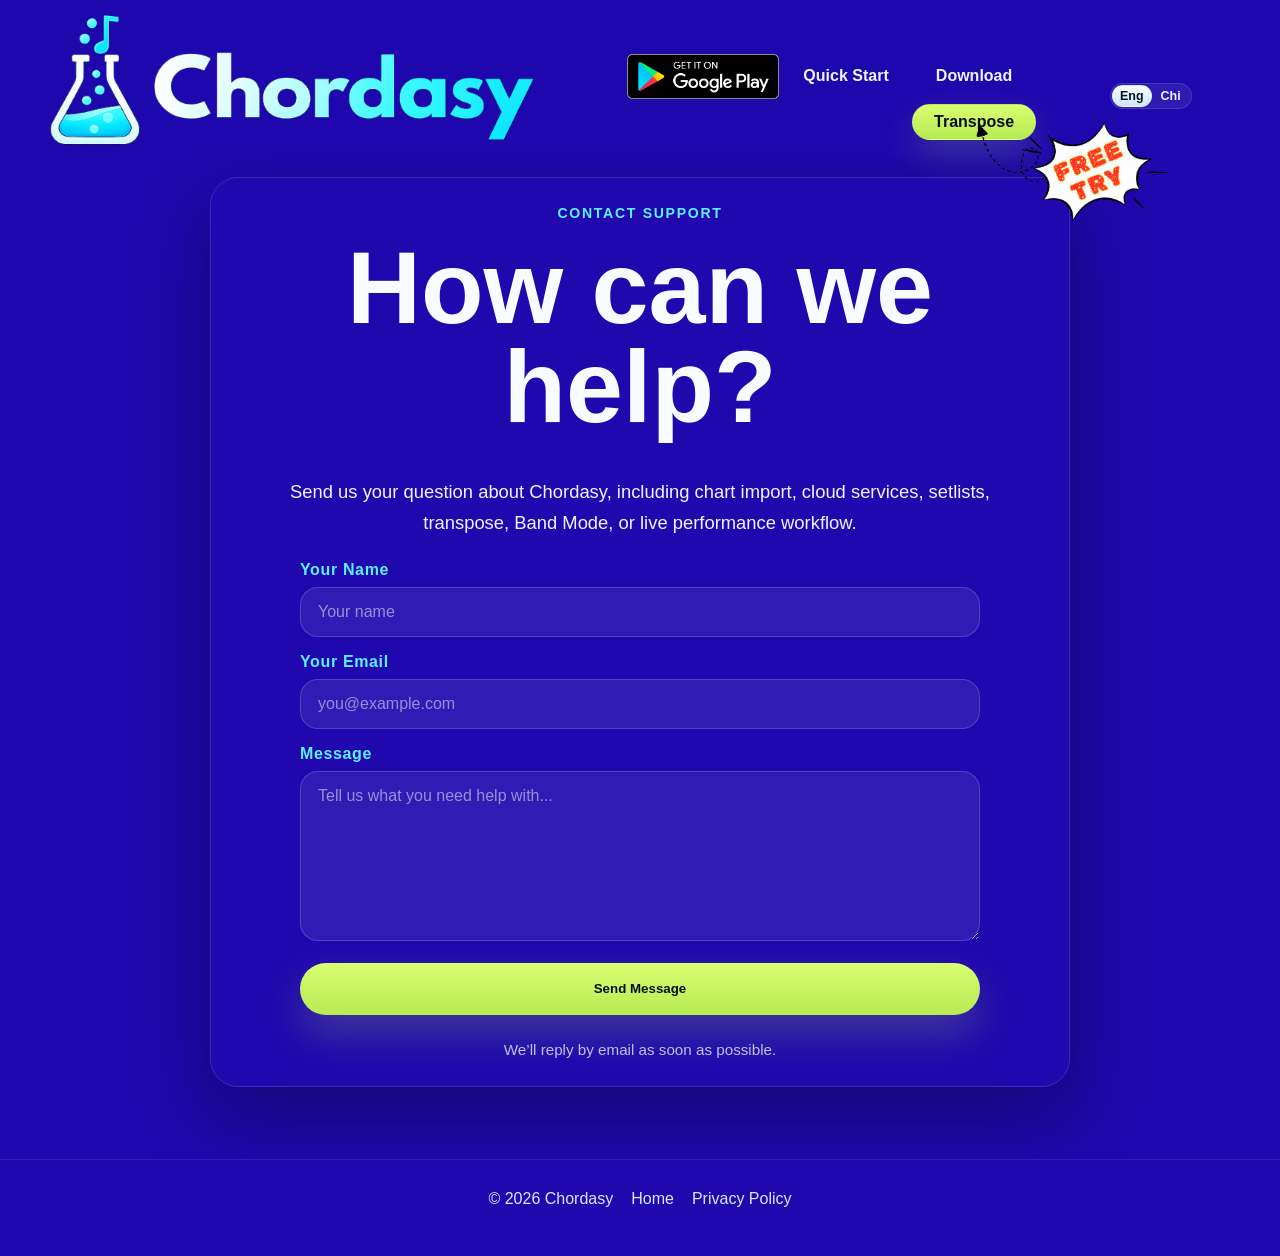
==== contact.html @ c240556f "Add files via upload" ====
<!doctype html>
<html lang="en">
  <head>
    <meta charset="utf-8" />
    <meta name="viewport" content="width=device-width, initial-scale=1" />
    <title>Contact Support | Chordasy</title>
    <meta name="description" content="Contact Chordasy support for questions about chord charts, setlists, cloud services, Band Mode, transpose, and live performance features." />
    <link rel="canonical" href="https://chordasy.com/contact.html" />
    <link rel="icon" href="chordasy_app_icon.png" />
    <link rel="stylesheet" href="styles.css?v=20260610-contact-1" />
    <style>
      .contact-card {
        width: min(860px, 100%);
        gap: 22px;
      }

      .contact-form {
        display: grid;
        gap: 16px;
        width: min(680px, 100%);
        margin: 0 auto;
        text-align: left;
      }

      .contact-form-row {
        display: grid;
        gap: 8px;
      }

      .contact-form label {
        color: var(--accent-2);
        font-weight: 900;
        letter-spacing: 0.04em;
      }

      .contact-form input,
      .contact-form textarea {
        width: 100%;
        padding: 15px 17px;
        border: 1px solid rgba(170, 220, 255, 0.22);
        border-radius: 18px;
        background: rgba(255, 255, 255, 0.08);
        color: var(--text);
        font: inherit;
        outline: none;
      }

      .contact-form input::placeholder,
      .contact-form textarea::placeholder {
        color: rgba(248, 251, 255, 0.52);
      }

      .contact-form input:focus,
      .contact-form textarea:focus {
        border-color: var(--accent-2);
        box-shadow: 0 0 0 4px rgba(92, 240, 255, 0.12);
      }

      .contact-form textarea {
        min-height: 170px;
        resize: vertical;
      }

      .contact-submit {
        margin-top: 6px;
        width: 100%;
        border: 0;
        cursor: pointer;
      }

      .contact-note {
        margin: 0;
        color: var(--muted);
        font-size: 0.95rem;
        text-align: center;
      }

      .contact-honeypot {
        display: none;
      }

      @media (max-width: 560px) {
        .contact-card {
          padding: 22px;
        }

        .contact-form input,
        .contact-form textarea {
          padding: 14px;
          border-radius: 16px;
        }
      }
    </style>
  </head>
  <body>
    <header class="site-header">
      <a class="brand" href="index.html" aria-label="Chordasy home">
        <img src="chordasy_logo_header.png" alt="Chordasy" />
      </a>
      <div class="header-controls">
        <nav class="nav-links" aria-label="Main navigation">
          <a class="nav-play-badge play-badge-button" href="https://play.google.com/store/apps/details?id=com.KaKitGameProduction.Chordasy" aria-label="Download on Google Play">
            <img src="Google-play-badge.png" alt="Get it on Google Play" />
          </a>
          <a href="index.html#help" data-i18n="navFeatures">Quick Start</a>
          <a href="download.html" data-i18n="navDownload">Download</a>
          <div class="transpose-nav-callout">
            <a href="index.html" class="nav-link-button nav-link-button-accent" data-i18n="navTranspose">Transpose</a>
            <img class="transpose-nav-callout-image" src="transpose-callout.gif" alt="Free try callout for Transpose" />
          </div>
        </nav>
        <div class="lang-switch" aria-label="Language switcher">
          <button type="button" class="lang-button" data-lang-button="en">Eng</button>
          <button type="button" class="lang-button" data-lang-button="zh">Chi</button>
        </div>
      </div>
    </header>

    <main>
      <section class="content-section download-hero standalone-policy">
        <div class="download-card contact-card">
          <div>
            <p class="eyebrow" data-i18n="contactEyebrow">Contact Support</p>
            <h1 data-i18n="contactTitle">How can we help?</h1>
          </div>

          <p class="lead download-pitch" data-i18n="contactPitch">
            Send us your question about Chordasy, including chart import, cloud services, setlists, transpose, Band Mode, or live performance workflow.
          </p>

          <form class="contact-form" action="https://api.web3forms.com/submit" method="POST">
            <input type="hidden" name="access_key" value="b911994f-9c51-4e69-bb9f-02af0619bbe0" />
            <input type="hidden" name="subject" value="Chordasy Support Request" />
            <input type="hidden" name="from_name" value="Chordasy Website" />
            <input type="checkbox" name="botcheck" class="contact-honeypot" tabindex="-1" autocomplete="off" />

            <div class="contact-form-row">
              <label for="name" data-i18n="contactNameLabel">Your Name</label>
              <input id="name" type="text" name="name" placeholder="Your name" required data-i18n-placeholder="contactNamePlaceholder" />
            </div>

            <div class="contact-form-row">
              <label for="email" data-i18n="contactEmailLabel">Your Email</label>
              <input id="email" type="email" name="email" placeholder="you@example.com" required data-i18n-placeholder="contactEmailPlaceholder" />
            </div>

            <div class="contact-form-row">
              <label for="message" data-i18n="contactMessageLabel">Message</label>
              <textarea id="message" name="message" placeholder="Tell us what you need help with..." required data-i18n-placeholder="contactMessagePlaceholder"></textarea>
            </div>

            <button class="button primary contact-submit" type="submit" data-i18n="contactSubmit">Send Message</button>
          </form>

          <p class="contact-note" data-i18n="contactNote">We’ll reply by email as soon as possible.</p>
        </div>
      </section>
    </main>

    <footer class="site-footer">
      <span data-i18n="footerCopy">© 2026 Chordasy</span>
      <a href="index.html" data-i18n="footerHome">Home</a>
      <a href="privacy.html" data-i18n="footerPrivacy">Privacy Policy</a>
    </footer>

    <script>
      const translations = {
        en: {
          navFeatures: "Quick Start",
          navTranspose: "Transpose",
          navDownload: "Download",
          contactEyebrow: "Contact Support",
          contactTitle: "How can we help?",
          contactPitch: "Send us your question about Chordasy, including chart import, cloud services, setlists, transpose, Band Mode, or live performance workflow.",
          contactNameLabel: "Your Name",
          contactNamePlaceholder: "Your name",
          contactEmailLabel: "Your Email",
          contactEmailPlaceholder: "you@example.com",
          contactMessageLabel: "Message",
          contactMessagePlaceholder: "Tell us what you need help with...",
          contactSubmit: "Send Message",
          contactNote: "We’ll reply by email as soon as possible.",
          footerCopy: "© 2026 Chordasy",
          footerHome: "Home",
          footerPrivacy: "Privacy Policy"
        },
        zh: {
          navFeatures: "快速開始",
          navTranspose: "Transpose",
          navDownload: "下載",
          contactEyebrow: "聯絡支援",
          contactTitle: "有咩可以幫到你？",
          contactPitch: "如有任何關於 Chordasy 的問題，包括匯入樂譜、雲端服務、Setlist、移調、Band Mode 或現場使用流程，歡迎傳送訊息給我們。",
          contactNameLabel: "你的名字",
          contactNamePlaceholder: "你的名字",
          contactEmailLabel: "你的電郵",
          contactEmailPlaceholder: "you@example.com",
          contactMessageLabel: "訊息",
          contactMessagePlaceholder: "請簡單描述你需要協助的地方...",
          contactSubmit: "送出訊息",
          contactNote: "我們會盡快透過電郵回覆。",
          footerCopy: "© 2026 Chordasy",
          footerHome: "主頁",
          footerPrivacy: "私隱政策"
        }
      };

      function applyLanguage(language) {
        const lang = translations[language] ? language : "en";
        document.documentElement.lang = lang;
        localStorage.setItem("chordlab-language", lang);

        document.querySelectorAll("[data-i18n]").forEach((node) => {
          const key = node.getAttribute("data-i18n");
          if (translations[lang][key]) {
            node.textContent = translations[lang][key];
          }
        });

        document.querySelectorAll("[data-i18n-placeholder]").forEach((node) => {
          const key = node.getAttribute("data-i18n-placeholder");
          if (translations[lang][key]) {
            node.setAttribute("placeholder", translations[lang][key]);
          }
        });

        document.querySelectorAll("[data-lang-button]").forEach((button) => {
          button.classList.toggle("active", button.getAttribute("data-lang-button") === lang);
        });
      }

      const savedLanguage = localStorage.getItem("chordlab-language");
      const detectedLanguage = navigator.language && navigator.language.toLowerCase().startsWith("zh") ? "zh" : "en";
      applyLanguage(savedLanguage || detectedLanguage);

      document.querySelectorAll("[data-lang-button]").forEach((button) => {
        button.addEventListener("click", () => applyLanguage(button.getAttribute("data-lang-button")));
      });
    </script>
  </body>
</html>
---- styles.css ----
:root {
  color-scheme: dark;
  --bg-top: #2008ae;
  --bg-mid: #2008ae;
  --bg-bottom: #14006f;
  --surface: rgba(12, 18, 32, 0.78);
  --surface-strong: rgba(12, 18, 32, 0.92);
  --surface-soft: rgba(255, 255, 255, 0.06);
  --line: rgba(170, 220, 255, 0.16);
  --line-strong: rgba(170, 220, 255, 0.28);
  --text: #f8fbff;
  --muted: #b6c5e0;
  --accent: #b7ea53;
  --accent-2: #5cf0ff;
  --shadow: 0 28px 80px rgba(0, 0, 0, 0.34);
  --display-font: "Avenir Next", "Trebuchet MS", sans-serif;
  --ui-font: "Avenir Next", "Trebuchet MS", sans-serif;
}

* {
  box-sizing: border-box;
}

[hidden] {
  display: none !important;
}

.hidden {
  display: none !important;
}

html {
  scroll-behavior: smooth;
}

body.modal-open {
  overflow: hidden;
}

body {
  margin: 0;
  min-height: 100vh;
  font-family: var(--ui-font);
  color: var(--text);
  background: #2008ae;
}

a {
  color: inherit;
  text-decoration: none;
}

img {
  max-width: 100%;
}

h1,
h2,
h3,
p {
  margin-top: 0;
}

h1,
h2,
h3 {
  font-family: var(--display-font);
  font-weight: 900;
  letter-spacing: 0;
  line-height: 0.96;
}

h1 {
  margin-bottom: 18px;
  font-size: clamp(3.4rem, 8vw, 6.9rem);
}

h2 {
  margin-bottom: 16px;
  font-size: clamp(2.2rem, 5vw, 4.4rem);
}

h3 {
  margin-bottom: 10px;
  font-size: clamp(1.45rem, 2vw, 2rem);
}

p,
li {
  color: var(--muted);
  font-size: 1rem;
  line-height: 1.7;
}

.site-header,
.hero,
.content-section {
  width: min(1180px, calc(100% - 48px));
  margin: 0 auto;
}

.site-header {
  position: sticky;
  top: 0;
  z-index: 20;
  display: flex;
  align-items: center;
  justify-content: space-between;
  gap: 18px;
  padding: 10px 0;
  background: rgba(32, 8, 174, 0.86);
  backdrop-filter: blur(20px);
  border-bottom: 0;
  box-shadow: none;
}

.brand {
  display: inline-flex;
  align-items: center;
  flex: 0 0 auto;
}

.brand img {
  display: block;
  width: min(500px, 38vw);
  max-height: 178px;
  height: auto;
  object-fit: contain;
}

.nav-links a[href$="Chordasy_User_Manual_v1.pdf"] {
  border-color: rgba(88, 223, 255, 0.28);
  background: rgba(255, 255, 255, 0.08);
}

.header-controls {
  display: flex;
  align-items: center;
  gap: 10px;
  flex: 1 1 auto;
  justify-content: flex-end;
}

.nav-links {
  display: flex;
  flex-wrap: wrap;
  justify-content: flex-end;
  gap: 4px;
  align-items: center;
  margin-right: clamp(28px, 5vw, 76px);
  transform: translateY(18px);
}

.transpose-nav-callout {
  position: relative;
  display: inline-flex;
  align-items: center;
  z-index: 6;
}

.nav-links a,
.nav-link-button,
.lang-button {
  border-radius: 999px;
  border: 1px solid transparent;
  color: #ecf4ff;
  font: inherit;
  font-weight: 600;
}

.nav-links a,
.nav-link-button {
  display: inline-flex;
  align-items: center;
  justify-content: center;
  min-width: 124px;
  padding: 8px 12px;
  text-align: center;
  background: transparent;
  cursor: pointer;
}

.nav-links .nav-play-badge {
  min-width: 0;
  width: 154px;
  padding: 0;
}

.nav-play-badge img {
  display: block;
  width: 100%;
  max-height: 46px;
  object-fit: contain;
}

.nav-links a:hover,
.nav-link-button:hover {
  border-color: var(--line-strong);
  background: rgba(255, 255, 255, 0.06);
}

.nav-links .nav-play-badge:hover {
  border-color: transparent;
  background: transparent;
}

.nav-link-button-accent {
  color: #071019;
  border-color: transparent;
  background: linear-gradient(180deg, #d8ff70, #b7ea53);
  box-shadow: 0 14px 34px rgba(183, 234, 83, 0.2);
}

.nav-links a.nav-link-button-accent {
  color: #071019;
  background: linear-gradient(180deg, #d8ff70, #b7ea53);
  border-color: transparent;
  box-shadow: 0 14px 34px rgba(183, 234, 83, 0.2);
}

.nav-link-button-accent:hover {
  border-color: transparent;
  background: linear-gradient(180deg, #defe84, #bce75d);
}

.nav-links a.nav-link-button-accent:hover {
  border-color: transparent;
  background: linear-gradient(180deg, #defe84, #bce75d);
}

.transpose-nav-callout-image {
  position: absolute;
  top: calc(50% - 9px);
  left: calc(50% - 12px);
  width: 210px;
  max-width: none;
  pointer-events: none;
  z-index: 8;
}

.lang-switch {
  display: inline-flex;
  padding: 1px;
  border: 1px solid var(--line);
  border-radius: 999px;
  background: rgba(255, 255, 255, 0.08);
  margin-right: clamp(18px, 3vw, 44px);
  transform: translateY(18px);
}

.lang-button {
  min-width: 38px;
  padding: 3px 7px;
  font-size: 0.78rem;
  background: transparent;
  cursor: pointer;
}

.lang-button.active {
  color: #071019;
  background: linear-gradient(180deg, #f9fdff, #cce6ff);
}

main {
  overflow: hidden;
  padding-bottom: 52px;
}

.hero {
  display: grid;
  grid-template-columns: minmax(0, 0.9fr) minmax(320px, 1.1fr);
  gap: clamp(28px, 5vw, 64px);
  align-items: center;
  align-content: start;
  min-height: calc(100vh - 110px);
  padding: 28px 0 24px;
}

.hero-copy-top {
  grid-column: 1;
  grid-row: 1;
}

.hero-copy-bottom {
  grid-column: 1;
  grid-row: 2;
  margin-top: 8px;
}

.eyebrow {
  margin: 0 0 14px;
  color: var(--accent-2);
  font-size: 0.88rem;
  font-weight: 900;
  letter-spacing: 0.12em;
  text-transform: uppercase;
}

.hero-title span {
  display: block;
}

.hero-title .accent {
  color: var(--accent-2);
}

.lead {
  max-width: 640px;
  color: #eef5ff;
  font-size: 1.15rem;
}

.hero-actions,
.support-actions,
.download-actions {
  display: flex;
  flex-wrap: wrap;
  gap: 14px;
  margin-top: 14px;
}

.support-actions {
  margin-left: auto;
  width: 340px;
  align-items: flex-end;
  justify-content: flex-end;
}

.hero-actions {
  grid-column: 1 / -1;
  grid-row: 2;
  justify-content: center;
  justify-self: center;
  width: 100%;
  margin-top: -18px;
  margin-bottom: -22px;
}

.hero-actions .button {
  min-width: 200px;
}

.hero-actions .play-badge-button {
  min-width: 200px;
}

.support-actions .button,
.download-actions-stacked .button {
  min-width: 320px;
}

.support-actions .play-badge-button,
.download-actions-stacked .play-badge-button {
  min-width: 320px;
}

.button {
  display: inline-flex;
  align-items: center;
  justify-content: center;
  min-height: 52px;
  padding: 14px 20px;
  border-radius: 999px;
  border: 1px solid var(--line);
  font-weight: 800;
  text-align: center;
}

.button.primary {
  color: #071019;
  background: linear-gradient(180deg, #d8ff70, #b7ea53);
  box-shadow: 0 18px 42px rgba(183, 234, 83, 0.22);
}

.play-badge-button {
  padding: 0;
  border: 0;
  min-height: 0;
  background: transparent;
  box-shadow: none;
}

.button.primary.play-badge-button,
.button.primary.play-badge-button:hover,
.button.primary.play-badge-button:focus,
.button.primary.play-badge-button:active {
  padding: 0;
  border: 0;
  background: transparent;
  box-shadow: none;
}

.play-badge-button img {
  display: block;
  width: 100%;
  height: auto;
  max-height: 52px;
  object-fit: contain;
}

.button.secondary,
.button.ghost {
  background: rgba(255, 255, 255, 0.06);
}

.support-actions .button.ghost {
  background: #ffffff;
  color: #2500b8;
  border: 2px solid #2500b8;
  font-weight: 700;
  box-shadow: 0 8px 20px rgba(0, 0, 0, 0.12);
}

.support-actions .button.ghost:hover {
  background: #2500b8;
  color: #ffffff;
  border-color: #2500b8;
}

.button.secondary:hover,
.button.ghost:hover,
.nav-links a:hover,
.lang-button:hover {
  transform: translateY(-1px);
}

.video-trigger {
  cursor: pointer;
}

.hero-points {
  display: grid;
  gap: 2px;
  margin: 8px 0 0;
  padding: 0;
  list-style: none;
}

.provider-strip {
  display: inline-flex;
  flex-wrap: nowrap;
  align-items: center;
  justify-content: flex-start;
  width: fit-content;
  max-width: 100%;
  gap: 10px;
  margin-top: 4px;
  padding: 2px 0 0;
  border: 0;
  border-radius: 0;
  background: transparent;
}

.provider-strip-label {
  color: #eef5ff;
  font-size: 0.84rem;
  font-weight: 600;
  white-space: nowrap;
}

.provider-logos {
  display: flex;
  flex-wrap: nowrap;
  align-items: center;
  gap: 14px;
}

.provider-logo {
  display: block;
  height: 34px;
  width: auto;
  object-fit: contain;
}

.provider-logo-dropbox {
  height: 31px;
}

.provider-logo-google-drive {
  height: 32px;
}

.hero-points li {
  position: relative;
  padding-left: 22px;
  color: #f3f7ff;
}

.hero-points li::before {
  content: "";
  position: absolute;
  left: 0;
  top: 0.72em;
  width: 8px;
  height: 8px;
  border-radius: 999px;
  background: var(--accent);
  transform: translateY(-50%);
}

.hero-point-cloud {
  display: flex;
  flex-wrap: wrap;
  align-items: center;
  gap: 10px;
}

.hero-inline-provider {
  display: inline-block;
  width: auto;
  height: 28px;
  vertical-align: middle;
  object-fit: contain;
}

.hero-inline-provider-dropbox {
  height: 25px;
}

.hero-inline-provider-google-drive {
  height: 26px;
}

.hero-stage {
  grid-column: 2;
  grid-row: 1 / span 2;
  position: relative;
  min-height: 720px;
  display: flex;
  flex-direction: column;
  align-items: center;
  justify-content: flex-start;
  align-self: start;
  margin-top: -54px;
  padding-top: 0;
}

.story-card,
.workflow-card,
.panel-block,
.download-card,
.policy-grid article {
  border: 1px solid var(--line);
  box-shadow: var(--shadow);
}

.policy-grid article {
  background: transparent;
  border: 0;
  box-shadow: none;
}

.signal-label,
.story-kicker {
  display: inline-block;
  margin-bottom: 8px;
  color: var(--accent-2);
  font-size: 0.82rem;
  font-weight: 900;
  letter-spacing: 0.1em;
  text-transform: uppercase;
}

.content-section {
  padding: 20px 0;
}

.section-heading {
  max-width: 860px;
  margin-bottom: 34px;
}

.story-grid {
  display: grid;
  grid-template-columns: repeat(2, minmax(0, 1fr));
  gap: 20px;
}

.hero-story-grid {
  display: flex;
  align-items: stretch;
  gap: 0;
  width: min(800px, 100%);
  overflow-x: auto;
  overscroll-behavior-x: contain;
  margin: 0;
  padding: 0 0 12px;
  scroll-snap-type: x mandatory;
  scroll-padding-inline: 0;
  scrollbar-width: none;
  -ms-overflow-style: none;
  cursor: pointer;
}

.hero-story-grid:active {
  cursor: grabbing;
}

.hero-story-grid::-webkit-scrollbar {
  display: none;
}

.story-desktop-card {
  display: none;
  width: 100%;
  height: auto;
}

.story-carousel-dots {
  display: none;
}

.hero-story-dots {
  display: flex;
  align-items: center;
  justify-content: center;
  gap: 8px;
  margin-top: 16px;
}

.story-carousel-dot {
  width: 9px;
  height: 9px;
  padding: 0;
  border: 0;
  border-radius: 999px;
  background: rgba(255, 255, 255, 0.28);
  cursor: pointer;
}

.story-carousel-dot.is-active {
  width: 24px;
  background: var(--accent);
}

.mobile-download-button {
  display: flex;
  justify-content: center;
  align-items: center;
  width: 100%;
  margin: 18px auto 12px;
}

.mobile-download-button a {
  display: inline-flex;
  align-items: center;
  justify-content: center;
  min-width: 240px;
  min-height: 54px;
  padding: 14px 34px;
  border: 0;
  border-radius: 999px;
  color: #071019;
  font-weight: 900;
  line-height: 1;
  text-align: center;
  background: linear-gradient(180deg, #d8ff70, #b7ea53);
  box-shadow: 0 14px 34px rgba(183, 234, 83, 0.25);
}

.mobile-download-button a:hover,
.mobile-download-button a:focus {
  background: linear-gradient(180deg, #defe84, #bce75d);
}

.story-card {
  display: grid;
  grid-template-columns: minmax(200px, 250px) minmax(0, 1fr);
  gap: 18px;
  padding: 18px;
  border-radius: 18px;
  align-items: center;
  background: rgba(255, 255, 255, 0.045);
}

.hero-story-grid .story-card {
  flex: 0 0 100%;
  min-width: 100%;
  min-height: 620px;
  scroll-snap-align: center;
  grid-template-columns: minmax(260px, 320px) minmax(0, 1fr);
  align-items: center;
  padding: 0;
  border: 0;
  border-radius: 0;
  background: transparent;
  box-shadow: none;
}

.story-poster {
  margin: 0;
}

.story-poster img {
  display: block;
  width: 100%;
  aspect-ratio: 9 / 16;
  object-fit: cover;
  border-radius: 16px;
}

.hero-story-grid .story-poster img {
  object-fit: contain;
  background: rgba(255, 255, 255, 0.03);
}

.story-copy p:last-child,
.workflow-card p:last-child,
.panel-block p:last-child {
  margin-bottom: 0;
}

.story-action {
  min-width: 180px;
}

.workflow-grid,
.feature-grid,
.faq-grid,
.policy-grid,
.how-to-grid {
  display: grid;
  grid-template-columns: repeat(3, minmax(0, 1fr));
  gap: 18px;
}

.workflow-card,
.panel-block,
.feature-card,
.faq-grid article,
.download-card,
.zh-panel,
.how-to-card {
  padding: 24px;
  border-radius: 28px;
}

.workflow-shot {
  margin: 8px 0 18px;
  overflow: hidden;
  border-radius: 24px;
  border: 1px solid rgba(255, 255, 255, 0.08);
}

.workflow-shot img {
  display: block;
  width: 100%;
  aspect-ratio: 1.2 / 1;
  object-fit: cover;
}

.step-number {
  display: inline-flex;
  margin-bottom: 12px;
  color: var(--accent);
  font-family: var(--display-font);
  font-size: 2.4rem;
  line-height: 1;
}

.split-section {
  display: grid;
  grid-template-columns: repeat(2, minmax(0, 1fr));
  gap: 22px;
}

.split-section .panel-block {
  background: rgba(255, 255, 255, 0.97);
  color: #4a4a4a;
  border: 1px solid #e5ebff;
  box-shadow: 0 24px 60px rgba(0, 0, 0, 0.15);
  backdrop-filter: blur(20px);
}

.split-section .eyebrow,
.split-section h2,
.split-section h3,
.split-section strong {
  color: #2500b8;
}

.split-section p,
.split-section li {
  color: #4a4a4a;
}

.faq-block {
  background: #ffffff;
}

.steps {
  padding-left: 22px;
}

.steps li {
  margin-bottom: 10px;
}

.faq-mini p strong {
  color: var(--text);
}

.support-section {
  display: flex;
  align-items: center;
  justify-content: space-between;
  gap: 24px;
  padding: 32px;
  border-radius: 32px;
  background:
    linear-gradient(135deg, rgba(9, 15, 29, 0.96), rgba(17, 28, 53, 0.96)),
    radial-gradient(circle at right top, rgba(183, 234, 83, 0.12), transparent 35%);
  border: 1px solid var(--line-strong);
  box-shadow: var(--shadow);
}

.support-copy {
  max-width: 720px;
}

.download-hero {
  display: grid;
  place-items: center;
}

.standalone-policy {
  min-height: calc(100vh - 220px);
}

.download-card {
  display: grid;
  gap: 24px;
  justify-items: center;
  width: min(920px, 100%);
  text-align: center;
}

.download-actions-stacked {
  flex-direction: column;
}

.download-pitch {
  max-width: 720px;
  margin: 0;
  white-space: pre-line;
}

.download-note {
  margin: 0;
}

.coffee-button {
  display: inline-flex;
  align-items: center;
  justify-content: center;
}

.coffee-button img {
  display: block;
  height: 56px;
  max-width: min(100%, 280px);
}

.feature-grid {
  grid-template-columns: repeat(3, minmax(0, 1fr));
}

.feature-card,
.faq-grid article,
.zh-panel,
.how-to-card,
.download-card {
  border: 1px solid var(--line);
}

.feature-icon {
  display: inline-flex;
  align-items: center;
  justify-content: center;
  width: 56px;
  height: 56px;
  margin-bottom: 18px;
  border-radius: 18px;
  background: rgba(255, 255, 255, 0.08);
  color: var(--accent);
  font-weight: 900;
}

.how-to-card ol {
  padding-left: 20px;
}

.how-to-card li {
  margin-bottom: 10px;
}

.privacy-section {
  border-radius: 32px;
}

.faq-grid,
.policy-grid {
  grid-template-columns: repeat(2, minmax(0, 1fr));
}

.site-footer {
  display: flex;
  flex-wrap: wrap;
  justify-content: center;
  gap: 18px;
  padding: 30px 20px 48px;
  color: #dce7fb;
  border-top: 1px solid rgba(255, 255, 255, 0.08);
}

.video-popover {
  position: fixed;
  inset: 0;
  z-index: 80;
  display: flex;
  align-items: center;
  justify-content: center;
  padding: 24px;
  background: rgba(4, 7, 16, 0.7);
  backdrop-filter: blur(14px);
}

.video-card {
  position: relative;
  overflow: hidden;
  width: min(420px, 86vw);
  border-radius: 30px;
  border: 1px solid var(--line-strong);
  background: #05080c;
}

.video-card::before {
  content: "";
  display: block;
  padding-top: 177.78%;
}

.video-card iframe {
  position: absolute;
  inset: 0;
  width: 100%;
  height: 100%;
  border: 0;
}

.transpose-modal {
  position: fixed;
  inset: 0;
  z-index: 95;
  display: grid;
  place-items: center;
  padding: 28px;
}

.transpose-modal-backdrop {
  position: absolute;
  inset: 0;
  background: rgba(5, 9, 20, 0.78);
  backdrop-filter: blur(18px);
}

.transpose-modal-card {
  position: relative;
  z-index: 1;
  width: min(1200px, 100%);
  max-height: min(92vh, 980px);
  overflow: hidden;
  display: grid;
  gap: 20px;
  padding: 24px;
  border: 1px solid var(--line-strong);
  border-radius: 32px;
  background: linear-gradient(180deg, rgba(8, 13, 24, 0.96), rgba(12, 18, 33, 0.98));
  box-shadow: 0 42px 90px rgba(0, 0, 0, 0.42);
}

.transpose-modal-header {
  display: flex;
  align-items: flex-start;
  justify-content: space-between;
  gap: 16px;
}

.transpose-modal-title {
  margin-bottom: 10px;
  font-size: clamp(2rem, 3vw, 3.2rem);
}

.transpose-modal-copy {
  max-width: 760px;
  margin-bottom: 0;
}

.transpose-modal-close {
  display: inline-flex;
  align-items: center;
  justify-content: center;
  width: 48px;
  height: 48px;
  flex: 0 0 auto;
  border: 1px solid var(--line);
  border-radius: 18px;
  background: rgba(255, 255, 255, 0.06);
  color: var(--text);
  font: inherit;
  font-size: 1.8rem;
  line-height: 1;
  cursor: pointer;
}

.transpose-modal-layout {
  display: grid;
  grid-template-columns: minmax(280px, 360px) minmax(0, 1fr);
  gap: 18px;
  min-height: 0;
}

.transpose-modal-panel {
  min-height: 0;
  border: 1px solid var(--line);
  border-radius: 28px;
  background: rgba(255, 255, 255, 0.04);
}

.transpose-modal-panel-controls {
  display: grid;
  gap: 16px;
  align-content: start;
  padding: 20px;
}

.transpose-upload-card,
.transpose-demo-bar {
  display: grid;
  gap: 12px;
  padding: 18px;
  border-radius: 24px;
  background: rgba(255, 255, 255, 0.04);
  border: 1px solid rgba(255, 255, 255, 0.08);
}

.transpose-upload-label,
.transpose-demo-bar-label,
.transpose-preview-empty-title {
  color: var(--text);
  font-weight: 700;
}

.transpose-upload-button,
.transpose-download-button {
  width: 100%;
}

.transpose-upload-input {
  display: none;
}

.transpose-upload-hint,
.transpose-upload-file,
.transpose-demo-status {
  font-size: 0.95rem;
}

.transpose-upload-hint,
.transpose-demo-status,
.transpose-preview-empty-copy {
  margin-bottom: 0;
}

.transpose-upload-file,
.transpose-demo-status,
.transpose-demo-value {
  color: #eef5ff;
}

.transpose-loading {
  display: grid;
  gap: 8px;
}

.transpose-loading-track {
  position: relative;
  height: 8px;
  overflow: hidden;
  border-radius: 999px;
  background: rgba(255, 255, 255, 0.08);
  border: 1px solid rgba(255, 255, 255, 0.08);
}

.transpose-loading-bar {
  position: absolute;
  inset: 0 auto 0 0;
  width: 38%;
  border-radius: inherit;
  background: linear-gradient(90deg, rgba(88, 223, 255, 0.2), var(--accent-2), var(--accent));
  animation: transpose-loading-slide 1.15s ease-in-out infinite;
}

@keyframes transpose-loading-slide {
  0% {
    transform: translateX(-115%);
  }

  100% {
    transform: translateX(330%);
  }
}

.transpose-demo-bar-controls {
  display: flex;
  align-items: center;
  gap: 10px;
  flex-wrap: wrap;
}

.transpose-step-button,
.transpose-reset-button {
  display: inline-flex;
  align-items: center;
  justify-content: center;
  min-height: 48px;
  padding: 0 18px;
  border: 1px solid var(--line);
  border-radius: 18px;
  background: rgba(255, 255, 255, 0.06);
  color: var(--text);
  font: inherit;
  font-weight: 700;
  cursor: pointer;
}

.transpose-step-button:disabled,
.transpose-reset-button:disabled,
.transpose-download-button.is-disabled {
  opacity: 0.45;
  cursor: not-allowed;
  pointer-events: none;
}

.transpose-demo-value {
  min-width: 72px;
  text-align: center;
  font-size: 1.35rem;
}

.transpose-demo-actions {
  display: grid;
}

.transpose-modal-panel-preview {
  padding: 16px;
}

.transpose-preview-frame {
  position: relative;
  height: min(68vh, 720px);
  overflow: hidden;
  border-radius: 24px;
  background: rgba(6, 10, 20, 0.78);
  border: 1px solid rgba(255, 255, 255, 0.08);
}

.transpose-preview-loading {
  position: absolute;
  inset: 0;
  z-index: 2;
  display: grid;
  place-items: center;
  padding: 24px;
  background: rgba(4, 7, 16, 0.58);
  backdrop-filter: blur(4px);
}

.transpose-preview-loading-card {
  display: grid;
  gap: 12px;
  width: min(360px, 100%);
  padding: 18px;
  border-radius: 22px;
  background: rgba(12, 18, 32, 0.92);
  border: 1px solid rgba(255, 255, 255, 0.08);
  box-shadow: 0 18px 44px rgba(0, 0, 0, 0.28);
}

.transpose-preview-loading-label {
  margin: 0;
  color: #eef5ff;
  font-weight: 700;
  text-align: center;
}

.transpose-loading-track-large {
  height: 12px;
}

.transpose-preview-pages {
  height: 100%;
  overflow: auto;
  display: grid;
  gap: 18px;
  padding: 18px;
}

.transpose-preview-pages.is-empty {
  place-items: center;
}

.transpose-preview-empty {
  max-width: 360px;
  text-align: center;
}

.transpose-preview-empty-title {
  margin-bottom: 10px;
}

.transpose-preview-page {
  margin: 0;
  padding: 16px;
  border-radius: 24px;
  background: rgba(255, 255, 255, 0.04);
  border: 1px solid rgba(255, 255, 255, 0.08);
}

.transpose-preview-page img {
  display: block;
  width: 100%;
  height: auto;
  border-radius: 16px;
}

@media (min-width: 1081px) {
  .hero {
    grid-template-columns: 1fr;
    gap: 16px;
    align-items: start;
    min-height: auto;
    padding-top: 8px;
  }

  .hero-copy-top {
    display: none;
  }

  .hero-stage {
    grid-column: 1 / -1;
    grid-row: 1;
    width: min(1180px, 100%);
    min-height: auto;
    margin: 0 auto;
    align-items: center;
  }

  .hero-story-grid {
    width: 100%;
    padding: 0;
  }

  .hero-story-grid .story-card {
    display: block;
    min-height: auto;
    padding: 0;
    border: 0;
    border-radius: 0;
    background: transparent;
    box-shadow: none;
  }

  .hero-story-grid .story-desktop-card {
    display: block;
  }

  .hero-story-grid .story-poster,
  .hero-story-grid .story-copy {
    display: none;
  }

  .hero-story-dots {
    margin-top: 10px;
  }

  .hero-actions {
    grid-column: 1 / -1;
    grid-row: 2;
    margin-top: 0;
    margin-bottom: -12px;
  }

  .hero-copy-bottom {
    grid-column: 1 / -1;
    grid-row: 3;
    width: min(1180px, 100%);
    margin: 0 auto;
  }
}

@media (max-width: 1080px) {
  .hero,
  .split-section,
  .story-grid,
  .workflow-grid,
  .feature-grid,
  .faq-grid,
  .policy-grid,
  .how-to-grid {
    grid-template-columns: 1fr;
  }

  .hero {
    min-height: auto;
    padding-top: 28px;
  }

  .hero-stage {
    grid-column: 1 / -1;
    grid-row: auto;
    width: 100%;
    min-height: 560px;
    margin-top: 0;
    padding-top: 18px;
  }

  .support-section {
    flex-direction: column;
    align-items: flex-start;
  }
}

@media (max-width: 900px) {
  body::before,
  body::after {
    width: 22px;
  }

  .site-header {
    align-items: flex-start;
    flex-direction: column;
  }

  .header-controls {
    width: 100%;
    align-items: flex-start;
    flex-direction: column;
  }

  .nav-links {
    justify-content: flex-start;
    gap: 8px;
    margin-right: 0;
    transform: none;
  }

  .brand img {
    width: min(280px, 58vw);
    max-height: 116px;
  }

  .transpose-nav-callout-image {
    display: none;
  }

  .transpose-nav-callout {
    display: none;
  }

  .story-card {
    grid-template-columns: 1fr;
  }

  .poster-stack {
    height: 520px;
  }

  .poster {
    width: clamp(180px, 36vw, 250px);
  }

  .transpose-modal-layout {
    grid-template-columns: 1fr;
  }
}

@media (max-width: 720px) {
  .site-header {
    position: relative;
  }

  h1 {
    font-size: clamp(2.7rem, 13vw, 4.3rem);
  }

  h2 {
    font-size: clamp(1.95rem, 8vw, 3rem);
  }

  .site-header {
    gap: 12px;
  }

  .brand {
    width: 100%;
    justify-content: center;
  }

  .brand img {
    width: min(260px, 70vw);
    max-height: 80px;
  }

  .header-controls {
    display: none;
  }

  .hero {
    gap: 0;
    padding-top: 0;
  }

  .hero-stage {
    display: flex;
    grid-row: 1;
    min-height: auto;
    margin-top: -20px;
    padding-top: 0;
  }

  .hero-copy-top {
    display: none;
  }

  .hero-copy-bottom {
    grid-row: 2;
  }

  .hero-story-grid {
    width: 100%;
  }

  .hero-story-grid .story-card {
    display: block;
    min-height: auto;
    padding: 0;
    border: 0;
    border-radius: 0;
    background: transparent;
    box-shadow: none;
  }

  .hero-story-grid .story-desktop-card {
    display: none;
  }

  .hero-story-grid .story-copy {
    display: none;
  }

  .hero-story-grid .story-poster {
    display: flex;
  }

  .hero-story-grid .mobile-story-hidden,
  .hero-story-dots .mobile-story-hidden {
    display: none;
  }

  .lead {
    font-size: 1.03rem;
  }

  .hero-points {
    gap: 8px;
  }

  .provider-strip {
    flex-wrap: wrap;
    gap: 10px;
    padding: 4px 0 0;
  }

  .provider-logo {
    height: 28px;
  }

  .story-grid {
    display: flex;
    gap: 0;
    align-items: stretch;
    overflow-x: auto;
    overscroll-behavior-x: contain;
    padding: 4px 0 10px;
    margin: 0;
    scroll-snap-type: x mandatory;
    scroll-padding-inline: 0;
    scrollbar-width: none;
    -ms-overflow-style: none;
  }

  .story-grid::-webkit-scrollbar {
    display: none;
  }

  .story-card {
    flex: 0 0 100%;
    grid-template-columns: 1fr;
    grid-template-rows: auto 1fr;
    align-content: start;
    min-height: 100%;
    height: 100%;
    width: 100%;
    scroll-snap-align: center;
  }

  .hero-story-grid .story-card.mobile-story-hidden,
  .hero-story-dots .story-carousel-dot.mobile-story-hidden {
    display: none;
  }

  .story-poster {
    width: 100%;
    max-width: none;
    margin: 0;
    aspect-ratio: 9 / 16;
    display: flex;
    align-items: center;
    justify-content: center;
    overflow: hidden;
  }

  .story-poster img {
    width: 100%;
    height: 100%;
    object-fit: contain;
    background: rgba(255, 255, 255, 0.03);
  }

  .story-copy {
    display: flex;
    flex-direction: column;
    gap: 8px;
  }

  .story-carousel-dots {
    display: flex;
    align-items: center;
    justify-content: center;
    gap: 8px;
    margin-top: 14px;
  }

  .story-carousel-dot {
    width: 9px;
    height: 9px;
    padding: 0;
    border: 0;
    border-radius: 999px;
    background: rgba(255, 255, 255, 0.28);
    cursor: pointer;
  }

  .story-carousel-dot.is-active {
    width: 24px;
    background: var(--accent);
  }

  .transpose-modal {
    padding: 16px;
  }

  .transpose-modal-card {
    max-height: 94vh;
    padding: 18px;
  }

  .transpose-modal-header {
    align-items: flex-start;
  }

  .transpose-modal-close {
    width: 42px;
    height: 42px;
  }

  .transpose-preview-frame {
    height: min(54vh, 560px);
  }
}

@media (max-width: 560px) {
  .site-header,
  .hero,
  .content-section {
    width: min(100%, calc(100% - 24px));
  }

  .site-header {
    padding: 12px 0;
  }

  .brand img {
    width: min(300px, 82vw);
    max-height: 118px;
  }

  .header-controls {
    width: 100%;
  }

  .nav-links {
    gap: 6px;
  }

  .nav-links a,
  .nav-link-button {
    min-width: 140px;
    padding: 8px 12px;
    font-size: 0.88rem;
  }

  .nav-links .nav-play-badge {
    min-width: 0;
    width: 150px;
    padding: 0;
  }

  .lang-button {
    min-width: 52px;
    padding: 8px 10px;
  }

  .hero {
    gap: 20px;
    padding-bottom: 8px;
  }

  .content-section {
    padding: 32px 0;
  }

  .support-section,
  .workflow-card,
  .panel-block,
  .story-card,
  .download-card,
  .policy-grid article {
    padding: 18px;
    border-radius: 24px;
  }

  .button,
  .download-actions,
  .support-actions,
  .hero-actions {
    width: 100%;
  }

  .button {
    width: 100%;
  }

  .hero-actions {
    grid-column: auto;
    grid-row: auto;
    display: grid !important;
    grid-template-columns: repeat(2, minmax(0, 1fr));
    gap: 10px;
    align-items: stretch;
  }

  .hero-actions .button {
    width: 100% !important;
    min-width: 0 !important;
    min-height: 46px;
    padding: 12px 10px;
    font-size: 0.92rem;
  }

  .support-actions {
    display: grid;
    grid-template-columns: repeat(2, minmax(0, 1fr));
    gap: 10px;
    align-items: stretch;
  }

  .support-actions .button {
    width: 100%;
    min-width: 0;
    min-height: 46px;
    padding: 12px 10px;
    font-size: 0.92rem;
  }

  .support-actions .button:nth-child(n + 3) {
    grid-column: 1 / -1;
  }

  .download-actions.download-actions-stacked {
    display: grid !important;
    grid-template-columns: repeat(2, minmax(0, 1fr));
    gap: 10px;
    width: 100%;
  }

  .download-actions.download-actions-stacked .button {
    width: 100% !important;
    min-width: 0 !important;
    min-height: 46px;
    padding: 12px 10px;
    font-size: 0.92rem;
  }

  .hero-actions {
    margin-top: 22px;
  }

  .hero-points li {
    font-size: 0.96rem;
  }

  .hero-inline-provider {
    height: 24px;
  }

  .hero-inline-provider-dropbox {
    height: 22px;
  }

  .hero-inline-provider-google-drive {
    height: 23px;
  }

  .provider-strip {
    align-items: flex-start;
    gap: 8px;
  }

  .provider-strip-label {
    width: 100%;
    white-space: normal;
  }

  .provider-logo {
    height: 26px;
  }

  .video-popover {
    padding: 14px;
  }

  .story-action {
    min-width: 100%;
  }

  .transpose-modal-card {
    gap: 16px;
    padding: 16px;
    border-radius: 24px;
  }

  .transpose-modal-title {
    font-size: clamp(1.7rem, 8vw, 2.3rem);
  }

  .transpose-modal-copy,
  .transpose-upload-hint,
  .transpose-upload-file,
  .transpose-demo-status,
  .transpose-preview-empty-copy {
    font-size: 0.92rem;
  }

  .transpose-modal-panel-controls,
  .transpose-modal-panel-preview {
    padding: 14px;
  }

  .transpose-upload-card,
  .transpose-demo-bar,
  .transpose-preview-page {
    padding: 14px;
    border-radius: 20px;
  }

  .transpose-demo-bar-controls {
    gap: 8px;
  }

  .transpose-step-button,
  .transpose-reset-button {
    min-height: 44px;
    padding: 0 14px;
  }

  .transpose-demo-value {
    min-width: 64px;
    font-size: 1.15rem;
  }

  .transpose-preview-frame {
    height: 48vh;
  }
}

/* ===== Mobile landing layout ===== */

@media (max-width: 720px) {
  .site-header {
    display: none;
  }

  .hero,
  .content-section {
    width: min(100%, calc(100% - 24px));
  }

  .hero {
    padding-top: 0;
    margin-top: 0;
    gap: 0;
  }

  .hero-stage {
    grid-row: 1;
    margin-top: 0;
    padding-top: 0;
    min-height: auto;
  }

  .hero-story-grid {
    padding-top: 0;
  }

  .mobile-download-button {
    margin-top: 14px;
    margin-bottom: 12px;
  }

  .mobile-download-button a {
    min-width: 220px;
  }
}

/* FAQ + Quick Start white cards */

.split-section .panel-block,
.split-section .panel-block p,
.split-section .panel-block li {
    color: #444 !important;
}

.split-section .panel-block strong {
    color: #2500b8 !important;
}

.split-section .panel-block h2,
.split-section .panel-block h3 {
    color: #2500b8 !important;
}

.split-section .faq-mini p strong {
    color: #2500b8 !important;
}
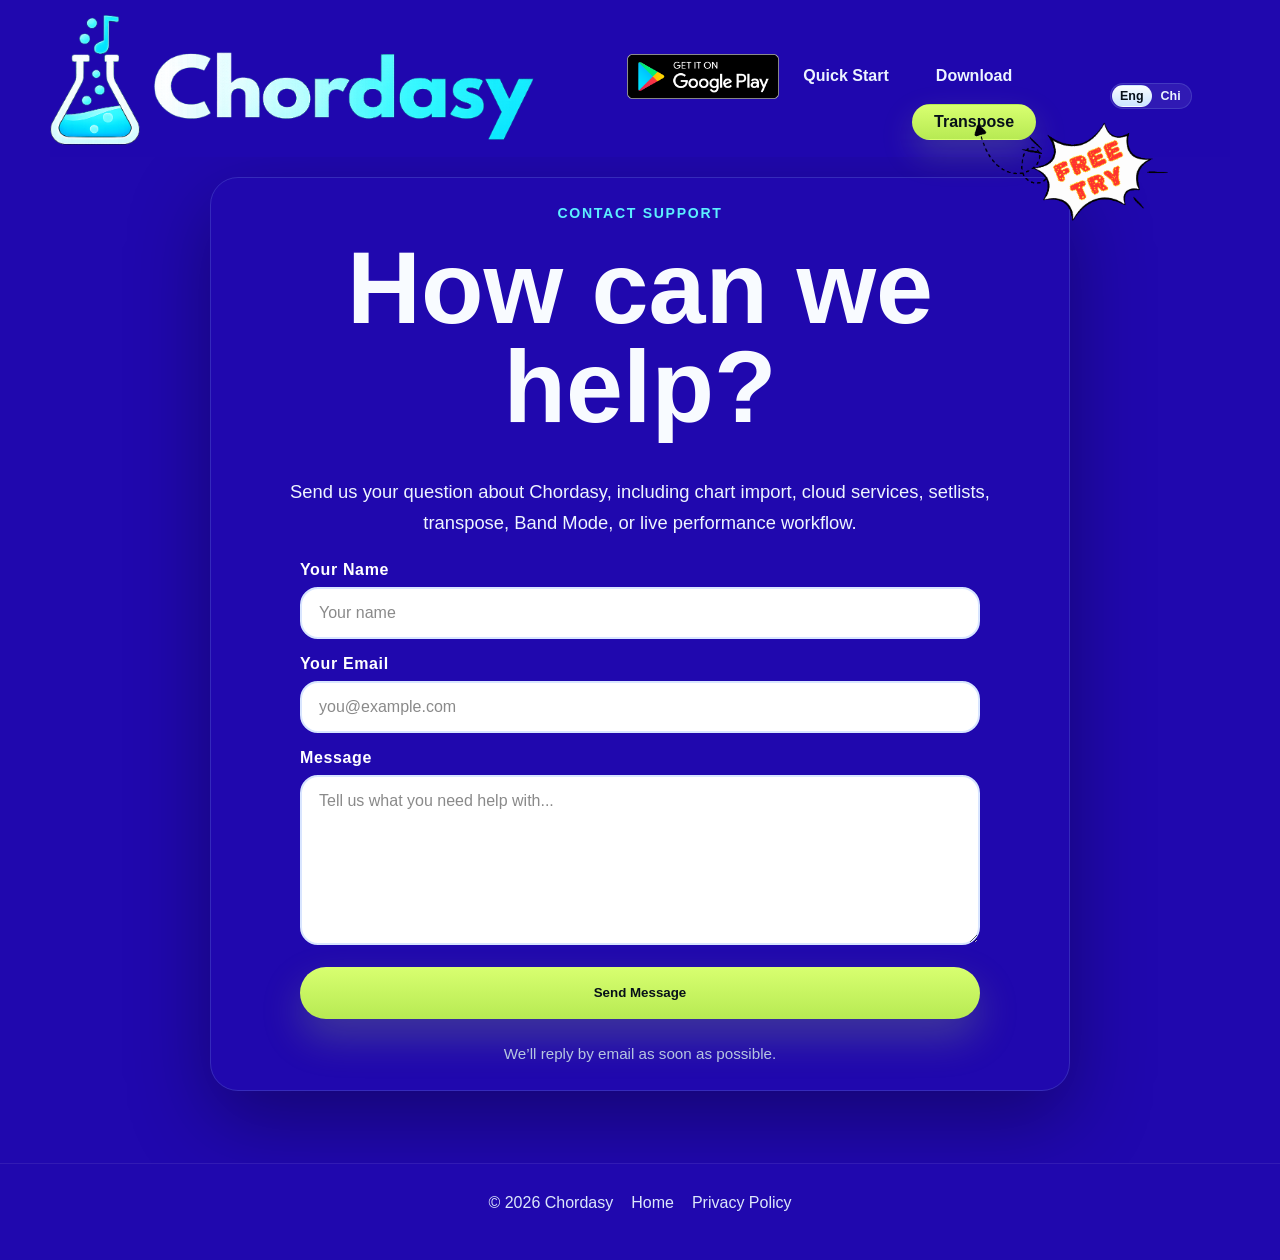
==== commit f3f145e4: "Add files via upload" ====
--- a/contact.html
+++ b/contact.html
@@ -28,7 +28,7 @@
       }
 
       .contact-form label {
-        color: var(--accent-2);
+        color: #ffffff;
         font-weight: 900;
         letter-spacing: 0.04em;
       }
@@ -37,23 +37,23 @@
       .contact-form textarea {
         width: 100%;
         padding: 15px 17px;
-        border: 1px solid rgba(170, 220, 255, 0.22);
+        border: 2px solid #d8e5ff;
         border-radius: 18px;
-        background: rgba(255, 255, 255, 0.08);
-        color: var(--text);
+        background: #ffffff;
+        color: #1b1b1b;
         font: inherit;
         outline: none;
       }
 
       .contact-form input::placeholder,
       .contact-form textarea::placeholder {
-        color: rgba(248, 251, 255, 0.52);
+        color: #8a8a8a;
       }
 
       .contact-form input:focus,
       .contact-form textarea:focus {
-        border-color: var(--accent-2);
-        box-shadow: 0 0 0 4px rgba(92, 240, 255, 0.12);
+        border-color: #5cf0ff;
+        box-shadow: 0 0 0 4px rgba(92, 240, 255, 0.18);
       }
 
       .contact-form textarea {
--- a/styles.css
+++ b/styles.css
@@ -1234,7 +1234,7 @@
   border-radius: 16px;
 }
 
-@media (min-width: 1081px) {
+@media (min-width: 768px) {
   .hero {
     grid-template-columns: 1fr;
     gap: 16px;
@@ -1299,7 +1299,7 @@
   }
 }
 
-@media (max-width: 1080px) {
+@media (max-width: 767px) {
   .hero,
   .split-section,
   .story-grid,
@@ -1331,7 +1331,7 @@
   }
 }
 
-@media (max-width: 900px) {
+@media (max-width: 767px) {
   body::before,
   body::after {
     width: 22px;
@@ -1864,3 +1864,90 @@
 .split-section .faq-mini p strong {
     color: #2500b8 !important;
 }
+
+
+/* ===== Tablet/Desktop cleanup: hide old hero copy completely ===== */
+.hero-copy-top {
+  display: none !important;
+}
+
+/* Tablet and desktop use desktop feature cards */
+@media (min-width: 768px) {
+  .hero {
+    grid-template-columns: 1fr !important;
+    gap: 16px !important;
+    align-items: start !important;
+    min-height: auto !important;
+    padding-top: 8px !important;
+  }
+
+  .hero-stage {
+    grid-column: 1 / -1 !important;
+    grid-row: 1 !important;
+    width: min(1180px, 100%) !important;
+    min-height: auto !important;
+    margin: 0 auto !important;
+    padding-top: 0 !important;
+    align-items: center !important;
+  }
+
+  .hero-story-grid {
+    width: 100% !important;
+    padding: 0 !important;
+  }
+
+  .hero-story-grid .story-card {
+    display: block !important;
+    min-height: auto !important;
+    padding: 0 !important;
+    border: 0 !important;
+    border-radius: 0 !important;
+    background: transparent !important;
+    box-shadow: none !important;
+  }
+
+  .hero-story-grid .story-desktop-card {
+    display: block !important;
+  }
+
+  .hero-story-grid .story-poster,
+  .hero-story-grid .story-copy {
+    display: none !important;
+  }
+
+  .hero-story-dots {
+    margin-top: 10px !important;
+  }
+
+  .hero-copy-bottom {
+    grid-column: 1 / -1 !important;
+    grid-row: 3 !important;
+    width: min(1180px, 100%) !important;
+    margin: 0 auto !important;
+  }
+
+  .hero-story-grid .story-card.mobile-story-hidden,
+  .hero-story-dots .story-carousel-dot.mobile-story-hidden {
+    display: block !important;
+  }
+
+  .story-carousel-dots {
+    display: flex !important;
+  }
+}
+
+/* Phone keeps mobile card layout */
+@media (max-width: 767px) {
+  .hero-story-grid .story-desktop-card {
+    display: none !important;
+  }
+
+  .hero-story-grid .story-poster {
+    display: flex !important;
+  }
+
+  .hero-story-grid .story-card.mobile-story-hidden,
+  .hero-story-dots .story-carousel-dot.mobile-story-hidden {
+    display: none !important;
+  }
+}
